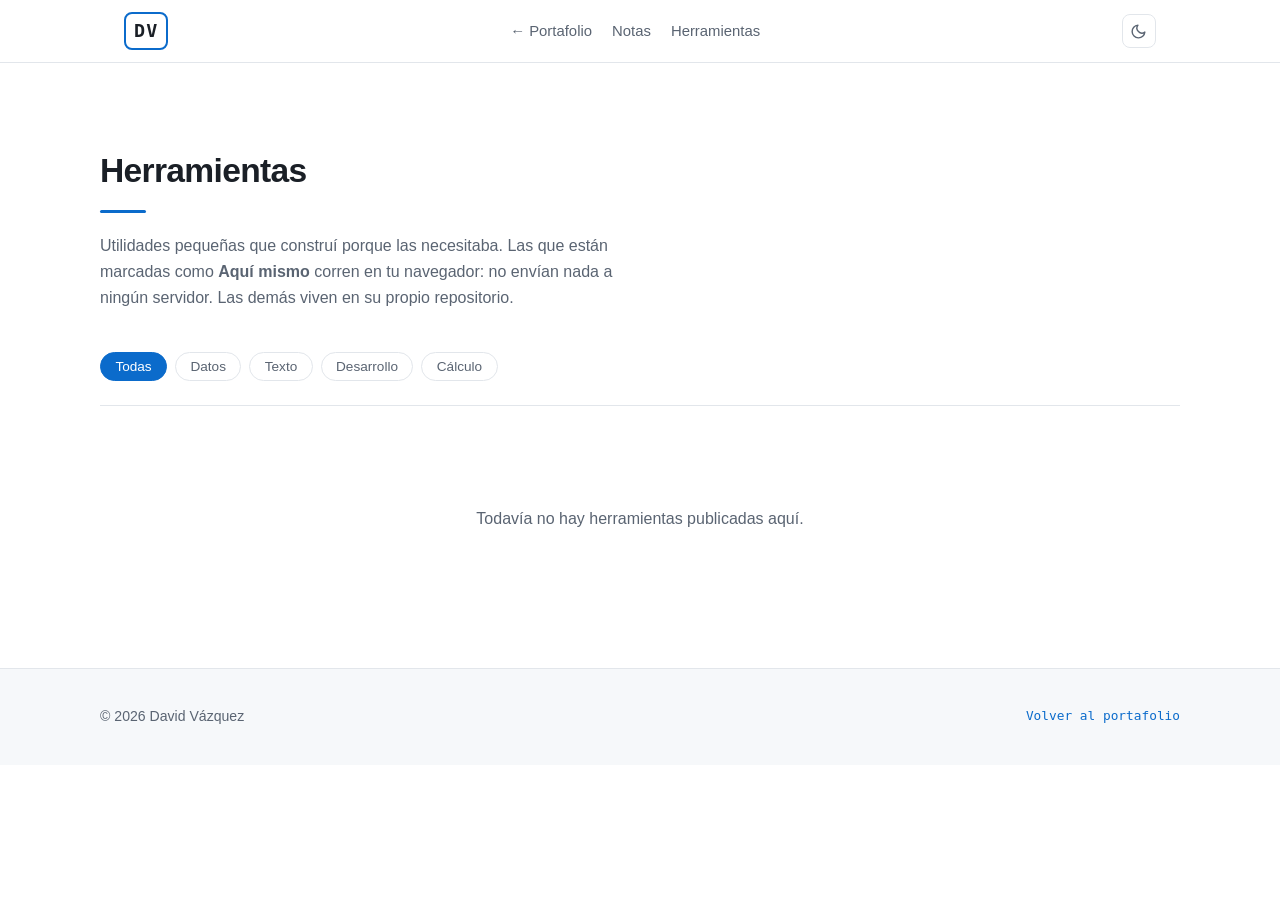
==== herramientas/index.html @ 4c03be8a "Estructura de la sección Herramientas (oculta) Índice de utilidades propias, con filtrado por catego" ====
<!DOCTYPE html>
<html lang="es">

<head>
    <meta charset="UTF-8">
    <meta name="viewport" content="width=device-width, initial-scale=1.0">
    <title>Herramientas — David Vázquez</title>
    <meta name="description"
        content="Utilidades pequeñas que construí porque las necesitaba. Varias corren en el navegador, sin enviar nada a ningún servidor.">
    <link rel="shortcut icon" href="../resources/images/favicon.ico" type="image/x-icon">

    <!-- Aplica el tema guardado ANTES de pintar, para evitar el destello
         blanco. Debe ir antes del CSS. -->
    <script>
        (function () {
            try {
                var t = localStorage.getItem("tema");
                if (t) document.documentElement.setAttribute("data-theme", t);
            } catch (e) { }
        })();
    </script>

    <link rel="stylesheet" href="../CSS/index.css">
    <link rel="stylesheet" href="../CSS/herramientas.css">
</head>

<body>
    <a href="#main" class="skip-link">Saltar al contenido</a>

    <header class="site-header">
        <!-- Cabecera de subpágina. Estructura idéntica en notas/ y herramientas/:
             si se cambia una, cambiar la otra. El checkbox y el burger son
             imprescindibles: sin ellos el menú queda inalcanzable por debajo
             de 720px, porque .nav__list pasa a display:none. -->
        <nav class="nav" aria-label="Navegación principal">
            <a href="../index.html" class="nav__brand">DV</a>

            <input type="checkbox" id="nav-toggle" class="nav__checkbox">
            <label for="nav-toggle" class="nav__burger" aria-label="Abrir menú">
                <span></span><span></span><span></span>
            </label>

            <ul class="nav__list nav__list--simple">
                <li><a href="../index.html">← Portafolio</a></li>
                <li><a href="../notas/index.html">Notas</a></li>
                <li><a href="./index.html" aria-current="page">Herramientas</a></li>
            </ul>

            <button class="nav__tema" type="button" aria-label="Cambiar tema">
                <svg class="nav__tema-luna" viewBox="0 0 24 24" fill="none" stroke="currentColor"
                    stroke-width="2" stroke-linecap="round" stroke-linejoin="round" aria-hidden="true">
                    <path d="M21 12.79A9 9 0 1 1 11.21 3 7 7 0 0 0 21 12.79z" />
                </svg>
                <svg class="nav__tema-sol" viewBox="0 0 24 24" fill="none" stroke="currentColor"
                    stroke-width="2" stroke-linecap="round" stroke-linejoin="round" aria-hidden="true">
                    <circle cx="12" cy="12" r="4" />
                    <path d="M12 2v2M12 20v2M4.93 4.93l1.41 1.41M17.66 17.66l1.41 1.41M2 12h2M20 12h2M6.34 17.66l-1.41 1.41M19.07 4.93l-1.41 1.41" />
                </svg>
            </button>
        </nav>
    </header>

    <main id="main">
        <section class="section">
            <div class="section__inner">

                <h1 class="section__title">Herramientas</h1>
                <p class="section__lead">
                    Utilidades pequeñas que construí porque las necesitaba. Las que están marcadas
                    como <strong>Aquí mismo</strong> corren en tu navegador: no envían nada a
                    ningún servidor. Las demás viven en su propio repositorio.
                </p>

                <div class="filters" role="group" aria-label="Filtrar por categoría">
                    <button class="filter is-active" data-filter="todas">Todas</button>
                    <button class="filter" data-filter="datos">Datos</button>
                    <button class="filter" data-filter="texto">Texto</button>
                    <button class="filter" data-filter="desarrollo">Desarrollo</button>
                    <button class="filter" data-filter="calculo">Cálculo</button>
                </div>

                <!-- ==========================================================
                     FICHAS
                     Guía completa en COMO-PUBLICAR.md (junto a este archivo).
                     Para añadir una: copiar un <article>, pegarlo arriba y
                     editarlo.

                     Categorías válidas en data-categoria (provisionales):
                       datos · texto · desarrollo · calculo
                     ========================================================== -->
                <div class="cards" id="herramientas">

                    <!-- PLANTILLA A — herramienta alojada aquí.
                         Dejar comentada hasta que exista la primera real.
                    <article class="card herramienta" data-categoria="texto">
                        <div class="card__tag">Aquí mismo</div>
                        <h2 class="card__title">Nombre de la herramienta</h2>
                        <p class="card__desc">
                            Qué problema resuelve, en una o dos frases.
                        </p>
                        <ul class="card__stack">
                            <li>JavaScript</li>
                            <li>Sin dependencias</li>
                        </ul>
                        <div class="card__links">
                            <a href="./slug/index.html">Abrir &rarr;</a>
                        </div>
                    </article>
                    -->

                    <!-- PLANTILLA B — herramienta en repositorio aparte.
                    <article class="card herramienta" data-categoria="desarrollo">
                        <div class="card__tag card__tag--alt">Repo aparte</div>
                        <h2 class="card__title">Nombre de la herramienta</h2>
                        <p class="card__desc">
                            Qué problema resuelve, en una o dos frases.
                        </p>
                        <ul class="card__stack">
                            <li>C#</li>
                            <li>.NET</li>
                        </ul>
                        <div class="card__links">
                            <a href="https://…" target="_blank" rel="noopener">Ver demo &rarr;</a>
                            <a href="https://github.com/…" target="_blank" rel="noopener">Código &rarr;</a>
                        </div>
                    </article>
                    -->

                </div>

                <p class="herramientas__empty" id="sin-resultados" hidden>
                    Todavía no hay herramientas publicadas aquí.
                </p>

            </div>
        </section>
    </main>

    <footer class="site-footer">
        <div class="site-footer__inner">
            <p>© <span id="year">2026</span> David Vázquez</p>
            <p class="site-footer__note"><a href="../index.html">Volver al portafolio</a></p>
        </div>
    </footer>

    <script src="../js/comun.js"></script>
    <script src="../js/herramientas.js"></script>
</body>

</html>
---- CSS/index.css ----
/* ============================================================
   Portafolio — David Vázquez
   HTML/CSS/JS sin frameworks ni dependencias.
   ============================================================ */

/* ---------- Variables ---------- */
:root {
    --bg:            #ffffff;
    --bg-alt:        #f6f8fa;
    --bg-card:       #ffffff;
    --text:          #1a1f26;
    --text-soft:     #5a6472;
    --accent:        #0b6bcb;
    --accent-soft:   #e7f0fb;
    --border:        #e2e6eb;
    --shadow:        0 1px 3px rgba(0, 0, 0, .06), 0 6px 20px rgba(0, 0, 0, .04);

    --maxw:          1080px;
    --radius:        10px;

    --font: -apple-system, BlinkMacSystemFont, "Segoe UI", Roboto, "Helvetica Neue", Arial, sans-serif;
    --mono: ui-monospace, SFMono-Regular, "Cascadia Code", Consolas, monospace;
}

/* Tema oscuro por preferencia del sistema (sin elección manual guardada). */
@media (prefers-color-scheme: dark) {
    :root {
        --bg:          #0f1319;
        --bg-alt:      #151b23;
        --bg-card:     #181f28;
        --text:        #e6eaf0;
        --text-soft:   #9aa6b5;
        --accent:      #58a6ff;
        --accent-soft: #14273d;
        --border:      #262e38;
        --shadow:      0 1px 3px rgba(0, 0, 0, .3), 0 6px 20px rgba(0, 0, 0, .2);
    }
}

/* Elección manual. Va DESPUÉS del media query para poder ganarle en ambos
   sentidos: [data-theme="light"] tiene que forzar el claro aunque el sistema
   esté en oscuro. Lo escribe js/comun.js en <html>. */
:root[data-theme="dark"] {
    --bg:          #0f1319;
    --bg-alt:      #151b23;
    --bg-card:     #181f28;
    --text:        #e6eaf0;
    --text-soft:   #9aa6b5;
    --accent:      #58a6ff;
    --accent-soft: #14273d;
    --border:      #262e38;
    --shadow:      0 1px 3px rgba(0, 0, 0, .3), 0 6px 20px rgba(0, 0, 0, .2);
}

:root[data-theme="light"] {
    --bg:          #ffffff;
    --bg-alt:      #f6f8fa;
    --bg-card:     #ffffff;
    --text:        #1a1f26;
    --text-soft:   #5a6472;
    --accent:      #0b6bcb;
    --accent-soft: #e7f0fb;
    --border:      #e2e6eb;
    --shadow:      0 1px 3px rgba(0, 0, 0, .06), 0 6px 20px rgba(0, 0, 0, .04);
}

/* ---------- Reset ---------- */
*, *::before, *::after { box-sizing: border-box; margin: 0; padding: 0; }

html {
    scroll-behavior: smooth;
    -webkit-text-size-adjust: 100%;
}

body {
    font-family: var(--font);
    font-size: 16px;
    line-height: 1.65;
    color: var(--text);
    background: var(--bg);
}

img { max-width: 100%; height: auto; display: block; }
a   { color: var(--accent); text-decoration: none; }
a:hover { text-decoration: underline; }

::selection { background: var(--accent); color: #fff; }

:focus-visible {
    outline: 2px solid var(--accent);
    outline-offset: 3px;
    border-radius: 3px;
}

.skip-link {
    position: absolute;
    left: -9999px;
    top: 0;
    background: var(--accent);
    color: #fff;
    padding: .75rem 1.25rem;
    z-index: 999;
}
.skip-link:focus { left: 0; }

/* ---------- Header / Nav ---------- */
.site-header {
    position: sticky;
    top: 0;
    z-index: 100;
    background: color-mix(in srgb, var(--bg) 88%, transparent);
    backdrop-filter: saturate(180%) blur(10px);
    border-bottom: 1px solid var(--border);
}

.nav {
    max-width: var(--maxw);
    margin: 0 auto;
    padding: 0 1.5rem;
    height: 62px;
    display: flex;
    align-items: center;
    justify-content: space-between;
}

.nav__brand {
    font-family: var(--mono);
    font-weight: 700;
    font-size: 1.15rem;
    letter-spacing: .06em;
    color: var(--text);
    border: 2px solid var(--accent);
    border-radius: 8px;
    padding: .1rem .5rem;
}
.nav__brand:hover { text-decoration: none; background: var(--accent-soft); }

.nav__list {
    display: flex;
    gap: 1.75rem;
    list-style: none;
}

.nav__list a {
    color: var(--text-soft);
    font-size: .93rem;
    font-weight: 500;
    padding: .35rem 0;
    border-bottom: 2px solid transparent;
    transition: color .15s, border-color .15s;
}
.nav__list a:hover {
    color: var(--text);
    border-bottom-color: var(--accent);
    text-decoration: none;
}

/* Sección visible según el scroll. Debe ir DESPUÉS de :hover: empatan en
   especificidad y aplican los mismos valores, así que gana el último. */
.nav__list a.is-active {
    color: var(--text);
    border-bottom-color: var(--accent);
}

/* Nav de subpágina: menos ítems, menos separación. */
.nav__list--simple { gap: 1.25rem; }

.nav__checkbox { display: none; }

/* ---------- Botón de tema ---------- */
.nav__tema {
    display: flex;
    align-items: center;
    justify-content: center;
    width: 34px;
    height: 34px;
    padding: 0;
    margin-left: 1.25rem;
    color: var(--text-soft);
    background: none;
    border: 1px solid var(--border);
    border-radius: 8px;
    cursor: pointer;
    transition: color .15s, border-color .15s;
}
.nav__tema:hover { color: var(--text); border-color: var(--accent); }

.nav__tema svg { width: 17px; height: 17px; display: block; }

/* Se muestra el icono de lo que se va a activar, no el del tema actual:
   en claro se ve la luna (pulsa para oscuro) y viceversa. */
.nav__tema .nav__tema-luna { display: block; }
.nav__tema .nav__tema-sol  { display: none; }

@media (prefers-color-scheme: dark) {
    .nav__tema .nav__tema-luna { display: none; }
    .nav__tema .nav__tema-sol  { display: block; }
}

/* La elección manual manda sobre el sistema, igual que con las variables. */
:root[data-theme="dark"] .nav__tema .nav__tema-luna { display: none; }
:root[data-theme="dark"] .nav__tema .nav__tema-sol  { display: block; }
:root[data-theme="light"] .nav__tema .nav__tema-luna { display: block; }
:root[data-theme="light"] .nav__tema .nav__tema-sol  { display: none; }

.nav__burger {
    display: none;
    flex-direction: column;
    gap: 5px;
    cursor: pointer;
    padding: .5rem;
}
.nav__burger span {
    display: block;
    width: 24px;
    height: 2px;
    background: var(--text);
    border-radius: 2px;
    transition: transform .25s, opacity .2s;
}

/* ---------- Layout ---------- */
.section { padding: 5rem 1.5rem; }
.section--alt { background: var(--bg-alt); }

.section__inner {
    max-width: var(--maxw);
    margin: 0 auto;
}
.section__inner--narrow { max-width: 620px; }

.section__title {
    font-size: clamp(1.6rem, 4vw, 2.1rem);
    letter-spacing: -.02em;
    margin-bottom: .75rem;
}
.section__title::after {
    content: "";
    display: block;
    width: 46px;
    height: 3px;
    background: var(--accent);
    border-radius: 2px;
    margin-top: .7rem;
}

.section__lead {
    color: var(--text-soft);
    max-width: 62ch;
    margin: 1.25rem 0 2.5rem;
}

.section__note {
    margin-top: 2.5rem;
    color: var(--text-soft);
    font-size: .92rem;
    text-align: center;
}

/* ---------- Hero ---------- */
.hero {
    padding: 5rem 1.5rem 5.5rem;
    border-bottom: 1px solid var(--border);
}

.hero__inner {
    max-width: var(--maxw);
    margin: 0 auto;
    display: grid;
    grid-template-columns: 1fr auto;
    gap: 3.5rem;
    align-items: center;
}

.hero__greeting {
    font-family: var(--mono);
    color: var(--accent);
    font-size: .95rem;
    margin-bottom: .5rem;
}

.hero__name {
    font-size: clamp(2.1rem, 6vw, 3.4rem);
    line-height: 1.1;
    letter-spacing: -.03em;
    margin-bottom: .4rem;
}

.hero__role {
    font-size: clamp(1.05rem, 2.6vw, 1.4rem);
    color: var(--text-soft);
    font-weight: 500;
    margin-bottom: 1.5rem;
}
.accent { color: var(--accent); }

.hero__pitch {
    max-width: 58ch;
    color: var(--text-soft);
    margin-bottom: 2rem;
}
.hero__pitch strong { color: var(--text); font-weight: 600; }

.hero__actions {
    display: flex;
    flex-wrap: wrap;
    gap: .7rem;
}

.hero__photo img {
    width: 260px;
    height: 260px;
    object-fit: cover;
    border-radius: 50%;
    border: 4px solid var(--bg-card);
    box-shadow: var(--shadow);
}

/* ---------- Botones ---------- */
.btn {
    display: inline-flex;
    align-items: center;
    justify-content: center;
    padding: .62rem 1.15rem;
    border: 1px solid var(--border);
    border-radius: var(--radius);
    background: var(--bg-card);
    color: var(--text);
    font-size: .92rem;
    font-weight: 500;
    font-family: inherit;
    cursor: pointer;
    transition: transform .12s, border-color .15s, background .15s;
}
.btn:hover {
    text-decoration: none;
    border-color: var(--accent);
    transform: translateY(-1px);
}

.btn--primary {
    background: var(--accent);
    border-color: var(--accent);
    color: #fff;
}
.btn--primary:hover { filter: brightness(1.08); }

.btn--block { width: 100%; padding: .85rem; font-size: 1rem; }

/* ---------- Sobre mí ---------- */
.about p { margin-bottom: 1.1rem; max-width: 68ch; color: var(--text-soft); }
.about p strong { color: var(--text); }

.about__subtitle {
    margin: 2.25rem 0 1.1rem;
    font-size: 1.12rem;
}

.about__list {
    list-style: none;
    display: grid;
    gap: 1rem;
}
.about__list li {
    padding-left: 1.4rem;
    position: relative;
    color: var(--text-soft);
    max-width: 68ch;
}
.about__list li::before {
    content: "▸";
    position: absolute;
    left: 0;
    color: var(--accent);
    font-weight: 700;
}
.about__list strong { color: var(--text); }

/* ---------- Timeline ---------- */
.timeline { display: grid; gap: 2.25rem; }

.tl-item {
    display: grid;
    grid-template-columns: 165px 1fr;
    gap: 1.75rem;
    padding-bottom: 2.25rem;
    border-bottom: 1px solid var(--border);
}
.tl-item:last-child { border-bottom: none; padding-bottom: 0; }

.tl-item__period {
    font-family: var(--mono);
    font-size: .86rem;
    color: var(--accent);
    font-weight: 600;
    padding-top: .25rem;
}

.tl-item__role { font-size: 1.16rem; margin-bottom: .2rem; }

.tl-item__org {
    color: var(--text-soft);
    font-size: .92rem;
    margin-bottom: .9rem;
}

.tl-item__desc {
    color: var(--text-soft);
    margin-bottom: 1rem;
    max-width: 66ch;
}

.tl-item__points {
    list-style: none;
    display: grid;
    gap: .65rem;
}
.tl-item__points li {
    position: relative;
    padding-left: 1.15rem;
    color: var(--text-soft);
    font-size: .95rem;
    max-width: 66ch;
}
.tl-item__points li::before {
    content: "";
    position: absolute;
    left: 0;
    top: .62em;
    width: 5px;
    height: 5px;
    border-radius: 50%;
    background: var(--accent);
}
.tl-item__points strong { color: var(--text); font-weight: 600; }

/* ---------- Filtros ---------- */
/* Píldoras de filtrado. Genéricas: las usan la bitácora y las herramientas. */
.filters {
    display: flex;
    flex-wrap: wrap;
    gap: .5rem;
    margin-bottom: 2.75rem;
    padding-bottom: 1.5rem;
    border-bottom: 1px solid var(--border);
}

.filter {
    font-family: inherit;
    font-size: .85rem;
    color: var(--text-soft);
    background: var(--bg-card);
    border: 1px solid var(--border);
    border-radius: 999px;
    padding: .38rem .9rem;
    cursor: pointer;
    transition: color .15s, border-color .15s, background .15s;
}
.filter:hover { border-color: var(--accent); color: var(--text); }

.filter.is-active {
    background: var(--accent);
    border-color: var(--accent);
    color: #fff;
}

/* ---------- Cards ---------- */
.cards {
    display: grid;
    grid-template-columns: repeat(auto-fit, minmax(300px, 1fr));
    gap: 1.5rem;
}

.card {
    background: var(--bg-card);
    border: 1px solid var(--border);
    border-radius: var(--radius);
    padding: 1.6rem;
    display: flex;
    flex-direction: column;
    transition: transform .15s, border-color .15s, box-shadow .15s;
}
.card:hover {
    transform: translateY(-3px);
    border-color: var(--accent);
    box-shadow: var(--shadow);
}

.card--featured { border-left: 3px solid var(--accent); }

.card__tag {
    display: inline-block;
    align-self: flex-start;
    font-size: .72rem;
    font-weight: 700;
    letter-spacing: .06em;
    text-transform: uppercase;
    color: var(--accent);
    background: var(--accent-soft);
    padding: .22rem .6rem;
    border-radius: 999px;
    margin-bottom: .9rem;
}
.card__tag--alt { color: var(--text-soft); background: var(--bg-alt); }

.card__title { font-size: 1.1rem; margin-bottom: .65rem; }

.card__desc {
    color: var(--text-soft);
    font-size: .94rem;
    margin-bottom: 1.15rem;
    flex-grow: 1;
}

.card__stack {
    list-style: none;
    display: flex;
    flex-wrap: wrap;
    gap: .4rem;
    margin-bottom: 1.15rem;
}
.card__stack li {
    font-family: var(--mono);
    font-size: .76rem;
    color: var(--text-soft);
    background: var(--bg-alt);
    border: 1px solid var(--border);
    padding: .18rem .55rem;
    border-radius: 5px;
}

.card__links {
    display: flex;
    flex-wrap: wrap;
    gap: 1.1rem;
    font-size: .9rem;
    font-weight: 500;
}

/* ---------- Habilidades ---------- */
.skills {
    display: grid;
    grid-template-columns: repeat(auto-fit, minmax(260px, 1fr));
    gap: 1.5rem;
}

.skill-group {
    background: var(--bg-card);
    border: 1px solid var(--border);
    border-radius: var(--radius);
    padding: 1.5rem;
}
.skill-group--wide { grid-column: 1 / -1; }

.skill-group__title {
    font-size: .8rem;
    text-transform: uppercase;
    letter-spacing: .07em;
    color: var(--accent);
    margin-bottom: 1.1rem;
}

.skill-group__list {
    list-style: none;
    display: flex;
    flex-wrap: wrap;
    gap: .45rem;
}
.skill-group__list li {
    font-size: .875rem;
    background: var(--bg-alt);
    border: 1px solid var(--border);
    padding: .3rem .7rem;
    border-radius: 6px;
}

.skill-group__list--plain {
    flex-direction: column;
    gap: .6rem;
}
.skill-group__list--plain li {
    background: none;
    border: none;
    padding: 0 0 0 1.15rem;
    position: relative;
    color: var(--text-soft);
    font-size: .95rem;
}
.skill-group__list--plain li::before {
    content: "▸";
    position: absolute;
    left: 0;
    color: var(--accent);
}

/* ---------- Formulario ---------- */
.form { display: grid; gap: 1.15rem; }

.form__row { display: grid; gap: .4rem; }

.form label {
    font-size: .88rem;
    font-weight: 600;
}

.form input,
.form textarea {
    font-family: inherit;
    font-size: .95rem;
    color: var(--text);
    background: var(--bg-card);
    border: 1px solid var(--border);
    border-radius: var(--radius);
    padding: .7rem .85rem;
    width: 100%;
    transition: border-color .15s;
}
.form input:focus,
.form textarea:focus {
    outline: none;
    border-color: var(--accent);
    box-shadow: 0 0 0 3px var(--accent-soft);
}
.form textarea { resize: vertical; min-height: 120px; }

.contact-alt {
    margin-top: 2rem;
    text-align: center;
    color: var(--text-soft);
    font-size: .92rem;
    display: flex;
    justify-content: center;
    gap: 1rem;
    flex-wrap: wrap;
}

/* ---------- Footer ---------- */
.site-footer {
    border-top: 1px solid var(--border);
    background: var(--bg-alt);
    padding: 2.25rem 1.5rem;
}
.site-footer__inner {
    max-width: var(--maxw);
    margin: 0 auto;
    display: flex;
    justify-content: space-between;
    flex-wrap: wrap;
    gap: .5rem;
    color: var(--text-soft);
    font-size: .88rem;
}
.site-footer__note { font-family: var(--mono); font-size: .8rem; }

/* ============================================================
   Responsive
   ============================================================ */

@media (max-width: 860px) {
    .hero__inner {
        grid-template-columns: 1fr;
        gap: 2.25rem;
        text-align: center;
    }
    .hero__photo { order: -1; justify-self: center; }
    .hero__photo img { width: 170px; height: 170px; }
    .hero__pitch { margin-left: auto; margin-right: auto; }
    .hero__actions { justify-content: center; }

    .tl-item { grid-template-columns: 1fr; gap: .6rem; }
    .tl-item__period { padding-top: 0; }
}

@media (max-width: 720px) {
    .nav__burger { display: flex; }

    .nav__list {
        position: absolute;
        top: 62px;
        left: 0;
        right: 0;
        flex-direction: column;
        gap: 0;
        background: var(--bg);
        border-bottom: 1px solid var(--border);
        padding: .5rem 1.5rem 1.25rem;
        display: none;
        box-shadow: var(--shadow);
    }
    .nav__checkbox:checked ~ .nav__list { display: flex; }

    .nav__list a {
        display: block;
        padding: .8rem 0;
        border-bottom: 1px solid var(--border);
        font-size: 1rem;
    }
    .nav__list li:last-child a { border-bottom: none; }

    .nav__checkbox:checked ~ .nav__burger span:nth-child(1) { transform: translateY(7px) rotate(45deg); }
    .nav__checkbox:checked ~ .nav__burger span:nth-child(2) { opacity: 0; }
    .nav__checkbox:checked ~ .nav__burger span:nth-child(3) { transform: translateY(-7px) rotate(-45deg); }

    .section { padding: 3.5rem 1.25rem; }
    .hero     { padding: 3rem 1.25rem 3.5rem; }
}

/* Respetar preferencia de movimiento reducido */
@media (prefers-reduced-motion: reduce) {
    html { scroll-behavior: auto; }
    *, *::before, *::after {
        animation-duration: .01ms !important;
        transition-duration: .01ms !important;
    }
}
---- CSS/herramientas.css ----
/* ============================================================
   Herramientas — estilos propios del índice.

   Depende de index.css: las variables, .cards/.card* y .filters/.filter
   vienen de ahí. Aquí solo lo que no existe en ningún otro sitio.
   ============================================================ */

/* Imprescindible: .card declara display:flex, que gana al display:none
   implícito del atributo [hidden]. Sin esta regla el filtro no oculta nada. */
.herramienta[hidden] { display: none; }

.herramientas__empty {
    text-align: center;
    color: var(--text-soft);
    padding: 3.5rem 0;
}
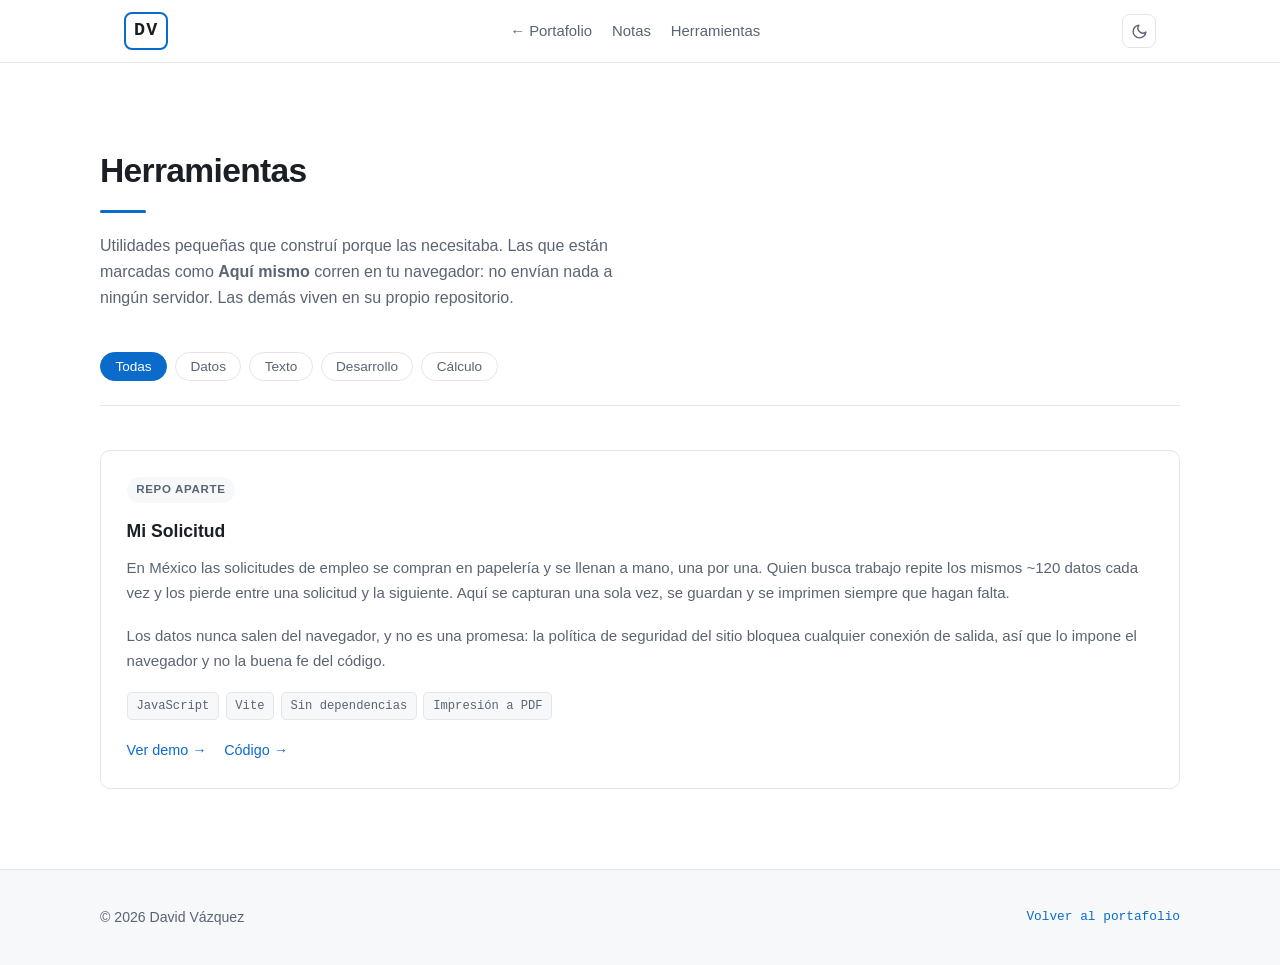
==== commit b1d17fb0: "Activa Herramientas y agrega el trabajo freelance La seccion Herramientas llevaba meses comentada es" ====
--- a/herramientas/index.html
+++ b/herramientas/index.html
@@ -90,6 +90,32 @@
                      ========================================================== -->
                 <div class="cards" id="herramientas">
 
+                    <article class="card herramienta" data-categoria="datos">
+                        <div class="card__tag card__tag--alt">Repo aparte</div>
+                        <h2 class="card__title">Mi Solicitud</h2>
+                        <p class="card__desc">
+                            En México las solicitudes de empleo se compran en papelería y se llenan a
+                            mano, una por una. Quien busca trabajo repite los mismos ~120 datos cada vez
+                            y los pierde entre una solicitud y la siguiente. Aquí se capturan una sola
+                            vez, se guardan y se imprimen siempre que hagan falta.
+                        </p>
+                        <p class="card__desc">
+                            Los datos nunca salen del navegador, y no es una promesa: la política de
+                            seguridad del sitio bloquea cualquier conexión de salida, así que lo impone
+                            el navegador y no la buena fe del código.
+                        </p>
+                        <ul class="card__stack">
+                            <li>JavaScript</li>
+                            <li>Vite</li>
+                            <li>Sin dependencias</li>
+                            <li>Impresión a PDF</li>
+                        </ul>
+                        <div class="card__links">
+                            <a href="https://mi-solicitud.vercel.app/" target="_blank" rel="noopener">Ver demo &rarr;</a>
+                            <a href="https://github.com/davidvazgon26/mi-solicitud" target="_blank" rel="noopener">Código &rarr;</a>
+                        </div>
+                    </article>
+
                     <!-- PLANTILLA A — herramienta alojada aquí.
                          Dejar comentada hasta que exista la primera real.
                     <article class="card herramienta" data-categoria="texto">
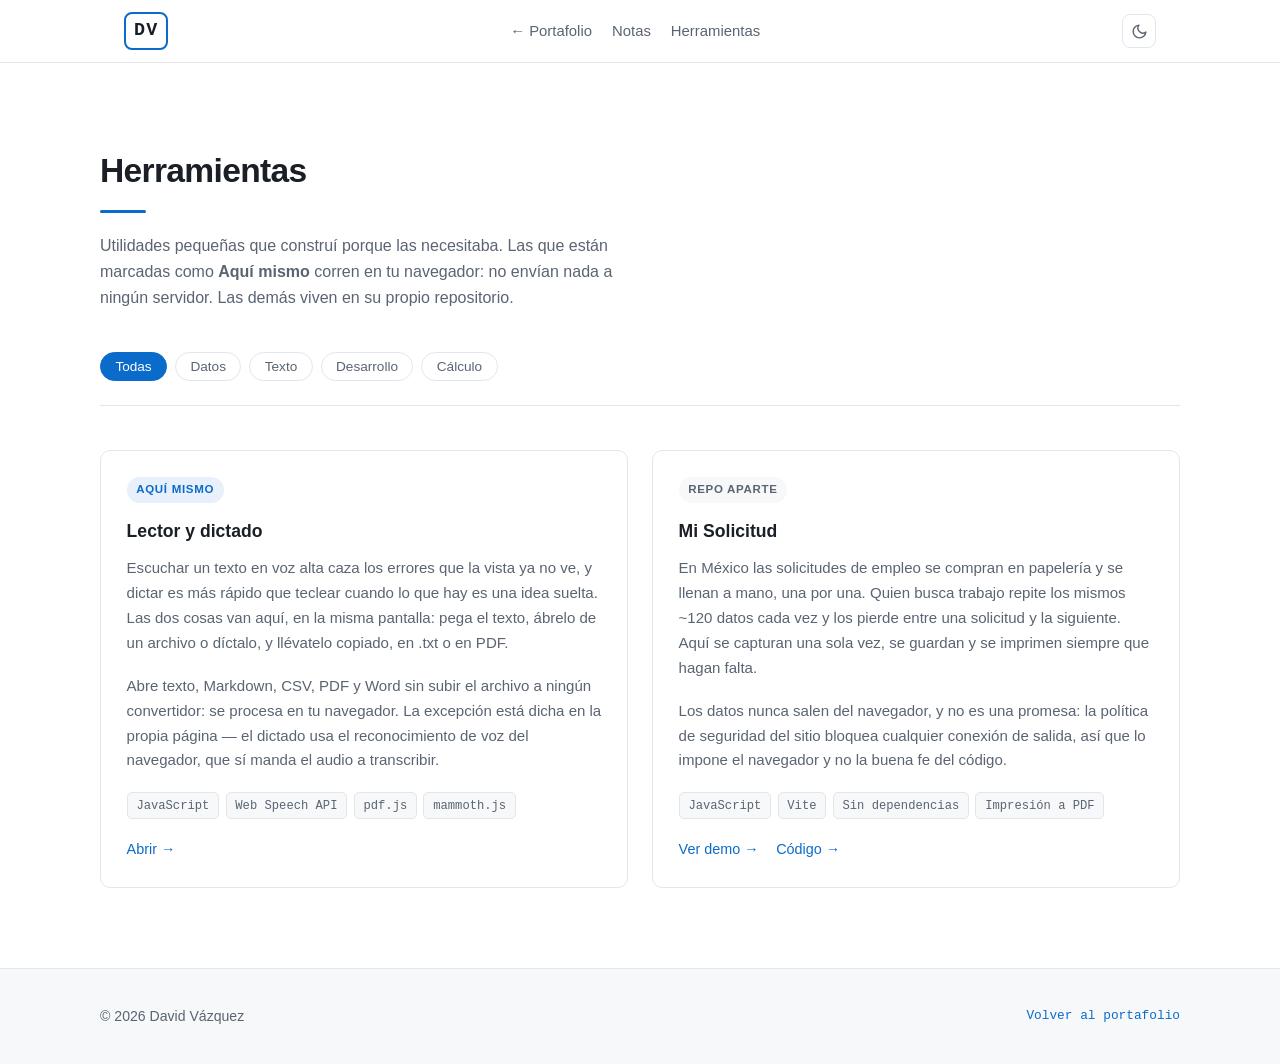
==== commit b337cb06: "Herramientas: lector de texto y dictado por voz Primera herramienta que corre dentro del propio siti" ====
--- a/herramientas/index.html
+++ b/herramientas/index.html
@@ -90,6 +90,32 @@
                      ========================================================== -->
                 <div class="cards" id="herramientas">
 
+                    <article class="card herramienta" data-categoria="texto">
+                        <div class="card__tag">Aquí mismo</div>
+                        <h2 class="card__title">Lector y dictado</h2>
+                        <p class="card__desc">
+                            Escuchar un texto en voz alta caza los errores que la vista ya no ve, y
+                            dictar es más rápido que teclear cuando lo que hay es una idea suelta.
+                            Las dos cosas van aquí, en la misma pantalla: pega el texto, ábrelo de
+                            un archivo o dícta­lo, y llévatelo copiado, en .txt o en PDF.
+                        </p>
+                        <p class="card__desc">
+                            Abre texto, Markdown, CSV, PDF y Word sin subir el archivo a ningún
+                            convertidor: se procesa en tu navegador. La excepción está dicha en la
+                            propia página — el dictado usa el reconocimiento de voz del navegador,
+                            que sí manda el audio a transcribir.
+                        </p>
+                        <ul class="card__stack">
+                            <li>JavaScript</li>
+                            <li>Web Speech API</li>
+                            <li>pdf.js</li>
+                            <li>mammoth.js</li>
+                        </ul>
+                        <div class="card__links">
+                            <a href="./lector-texto/index.html">Abrir &rarr;</a>
+                        </div>
+                    </article>
+
                     <article class="card herramienta" data-categoria="datos">
                         <div class="card__tag card__tag--alt">Repo aparte</div>
                         <h2 class="card__title">Mi Solicitud</h2>
@@ -117,7 +143,8 @@
                     </article>
 
                     <!-- PLANTILLA A — herramienta alojada aquí.
-                         Dejar comentada hasta que exista la primera real.
+                         Plantilla de referencia; la ficha real de este tipo es
+                         la de Lector y dictado, arriba.
                     <article class="card herramienta" data-categoria="texto">
                         <div class="card__tag">Aquí mismo</div>
                         <h2 class="card__title">Nombre de la herramienta</h2>
